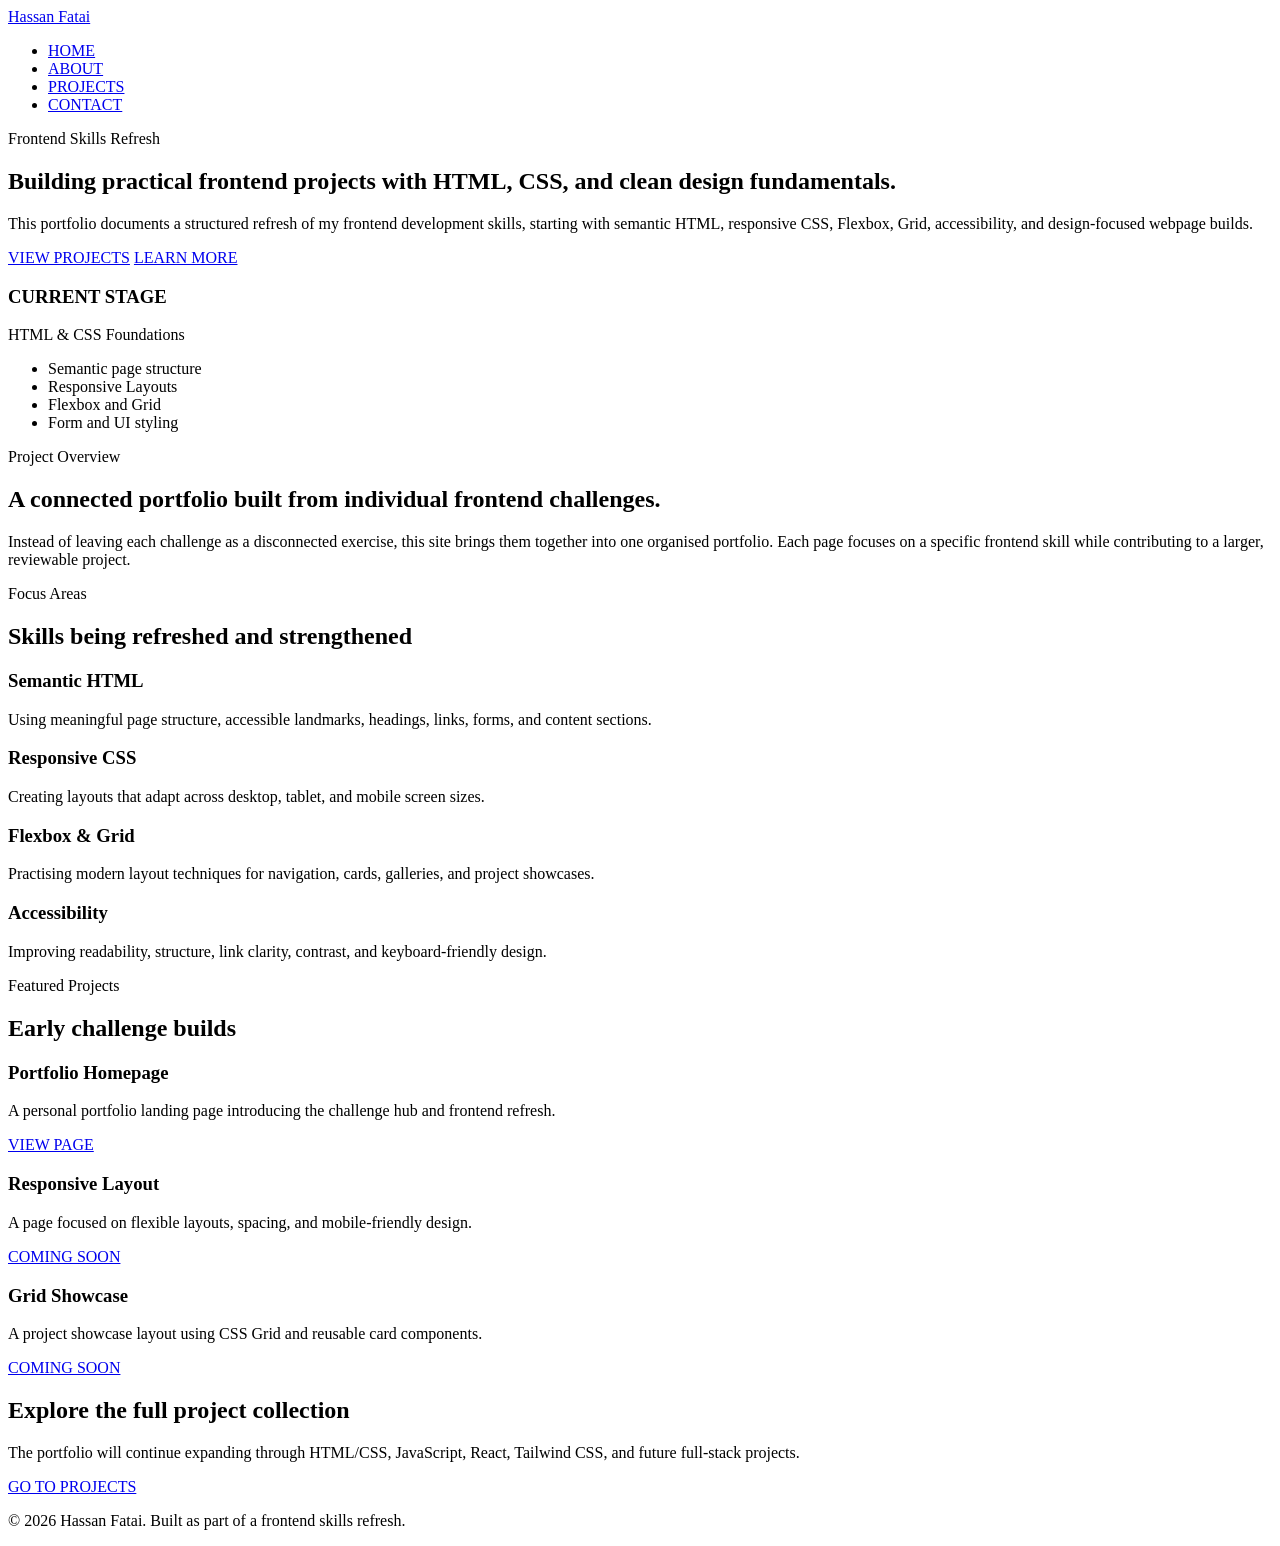
==== index.html @ 7d2b405f "Homepage HTML structure" ====
<!DOCTYPE html>
<html lang="en">
<head>
    <meta charset="UTF-8">
    <meta name="viewport" content="width=device-width, initial-scale=1.0">
    <title>PORTFOLIO | HOME</title>
    <link rel="stylesheet" href="style.css">
</head>
<body>
    <header class="site-header">
        <nav class="nav-bar">
            <a href="index.html" class="logo">Hassan Fatai</a>
            <ul class="page-links">
                <li><a href="index.html">HOME</a></li>
                <li><a href="about.html">ABOUT</a></li>
                <li><a href="projects.html">PROJECTS</a></li>
                <li><a href="contact.html">CONTACT</a></li>
            </ul>
        </nav>
    </header>
    <main>
        <section class="hero">
            <div class="hero-content">
                <p class="section-label">Frontend Skills Refresh</p>
                <h1>Building practical frontend projects with HTML, CSS, and clean design fundamentals.</h1>
                <p>This portfolio documents a structured refresh of my frontend development skills, starting with semantic HTML, responsive CSS, Flexbox, Grid, accessibility, and design-focused webpage builds.</p>
                <div class="hero-links">
                    <a href="projects.html">VIEW PROJECTS</a>
                    <a href="about.html">LEARN MORE</a>
                </div>
            </div>
            <div class="hero-summary">
                <h3>CURRENT STAGE</h3>
                <p>HTML & CSS Foundations</p>
                <ul>
                    <li>Semantic page structure</li>
                    <li>Responsive Layouts</li>
                    <li>Flexbox and Grid</li>
                    <li>Form and UI styling</li>
                </ul>
            </div>
        </section>
        <section class="intro-section">
            <p class="section-label">Project Overview</p>
            <h2>A connected portfolio built from individual frontend challenges.</h2>
            <p>Instead of leaving each challenge as a disconnected exercise, this site brings them together into one organised portfolio. Each page focuses on a specific frontend skill while contributing to a larger, reviewable project.</p>
        </section>
        <section class="focus-section">
            <p class="section-label">Focus Areas</p>
            <h2>Skills being refreshed and strengthened</h2>
            <div class="focus-grid">
                <article class="focus-card">
                    <h3>Semantic HTML</h3>
                    <p>Using meaningful page structure, accessible landmarks, headings, links, forms, and content sections.</p>
                </article>
                <article class="focus-card">
                    <h3>Responsive CSS</h3>
                    <p>Creating layouts that adapt across desktop, tablet, and mobile screen sizes.</p>
                </article>
                <article class="focus-card">
                    <h3>Flexbox & Grid</h3>
                    <p>Practising modern layout techniques for navigation, cards, galleries, and project showcases.</p>
                </article>
                <article class="focus-card">
                    <h3>Accessibility</h3>
                    <p>Improving readability, structure, link clarity, contrast, and keyboard-friendly design.</p>
                </article>
            </div>
        </section>
        <section class="featured-projects">
            <p class="section-label">Featured Projects</p>
            <h2>Early challenge builds</h2>
            <div class="project-preview-grid">
                <article class="project-preview-card">
                    <h3>Portfolio Homepage</h3>
                    <p>A personal portfolio landing page introducing the challenge hub and frontend refresh.</p>
                    <a href="index.html">VIEW PAGE</a>
                </article>
                <article class="project-preview-card">
                    <h3>Responsive Layout</h3>
                    <p>A page focused on flexible layouts, spacing, and mobile-friendly design.</p>
                    <a href="projects.html">COMING SOON</a>
                </article>
                <article class="project-preview-card">
                    <h3>Grid Showcase</h3>
                    <p>A project showcase layout using CSS Grid and reusable card components.</p>
                    <a href="projects.html">COMING SOON</a>
                </article>
            </div>
        </section>
        <section class="cta-section">
            <h2>Explore the full project collection</h2>
            <p>The portfolio will continue expanding through HTML/CSS, JavaScript, React, Tailwind CSS, and future full-stack projects.</p>
            <a href="projects.html">GO TO PROJECTS</a>
        </section>
    </main>
    <footer class="site-footer">
        <p>&copy; 2026 Hassan Fatai. Built as part of a frontend skills refresh.</p>
    </footer>
</body>
</html>
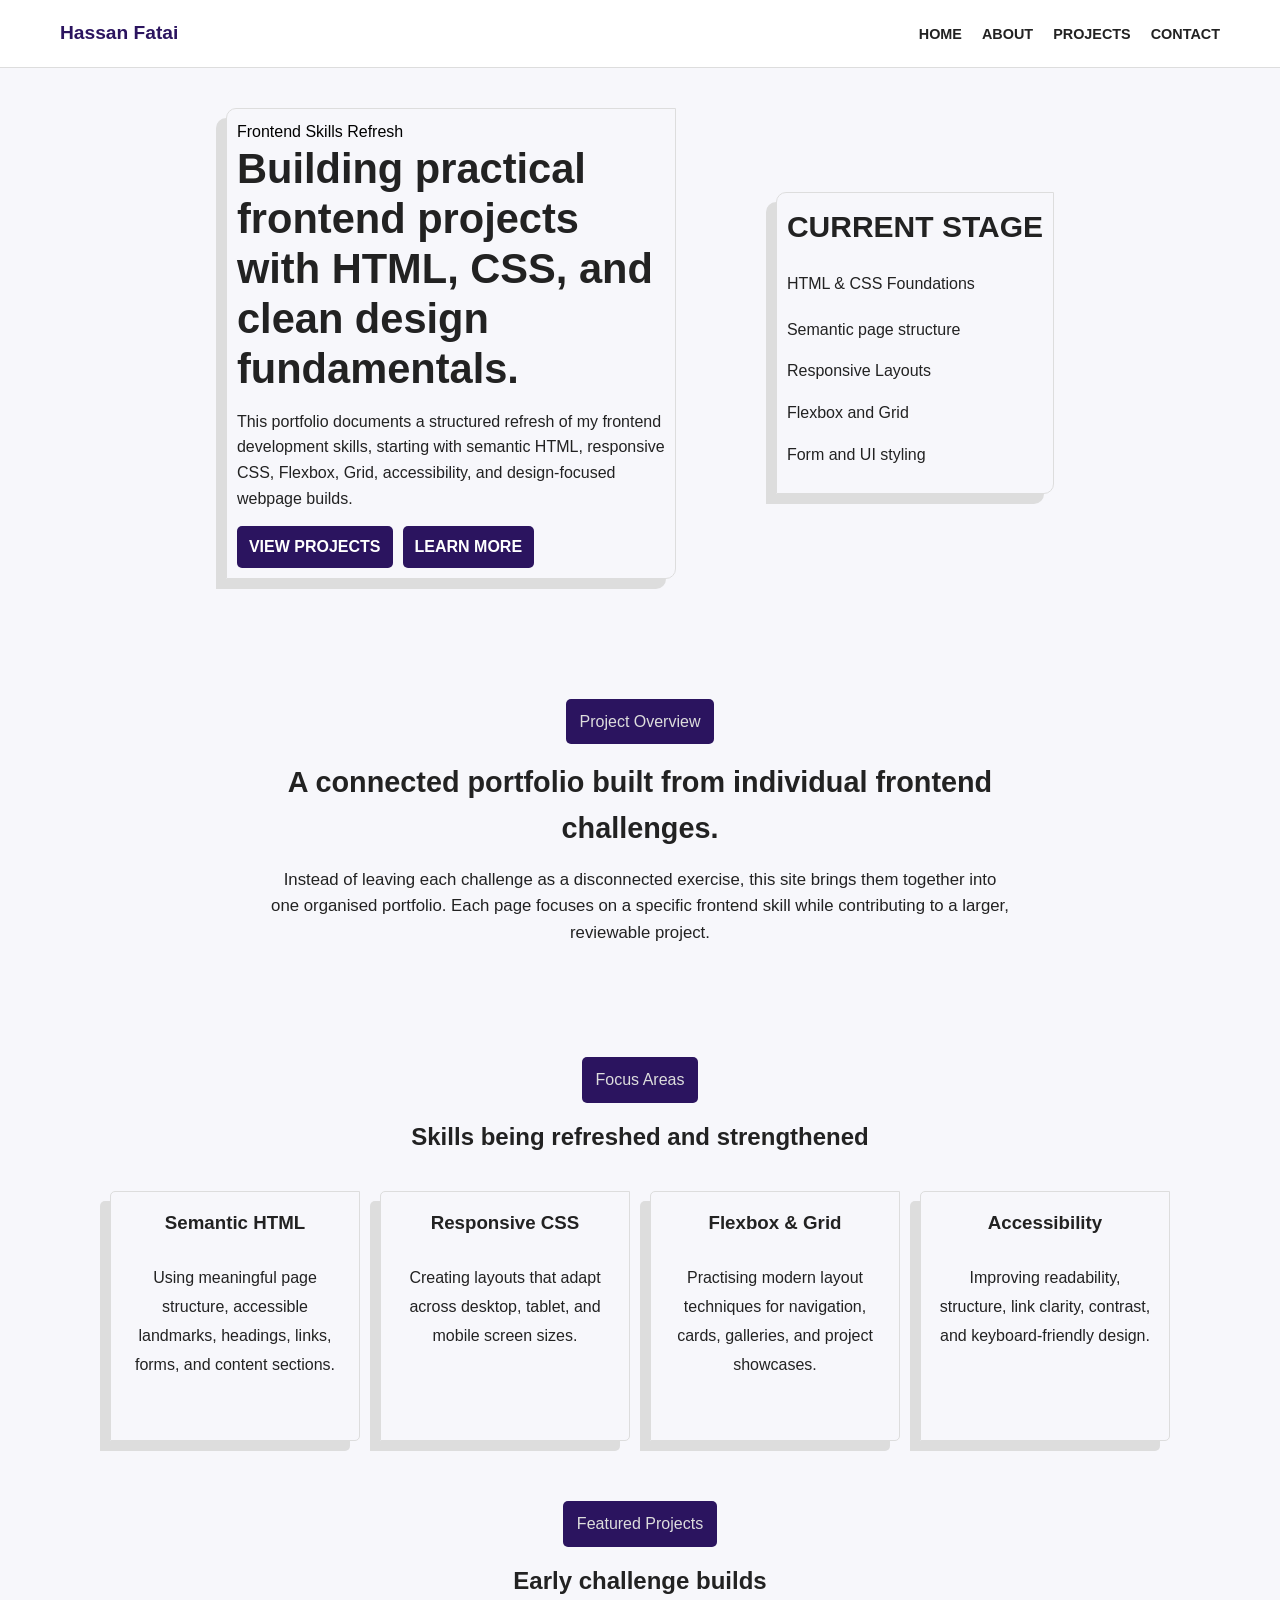
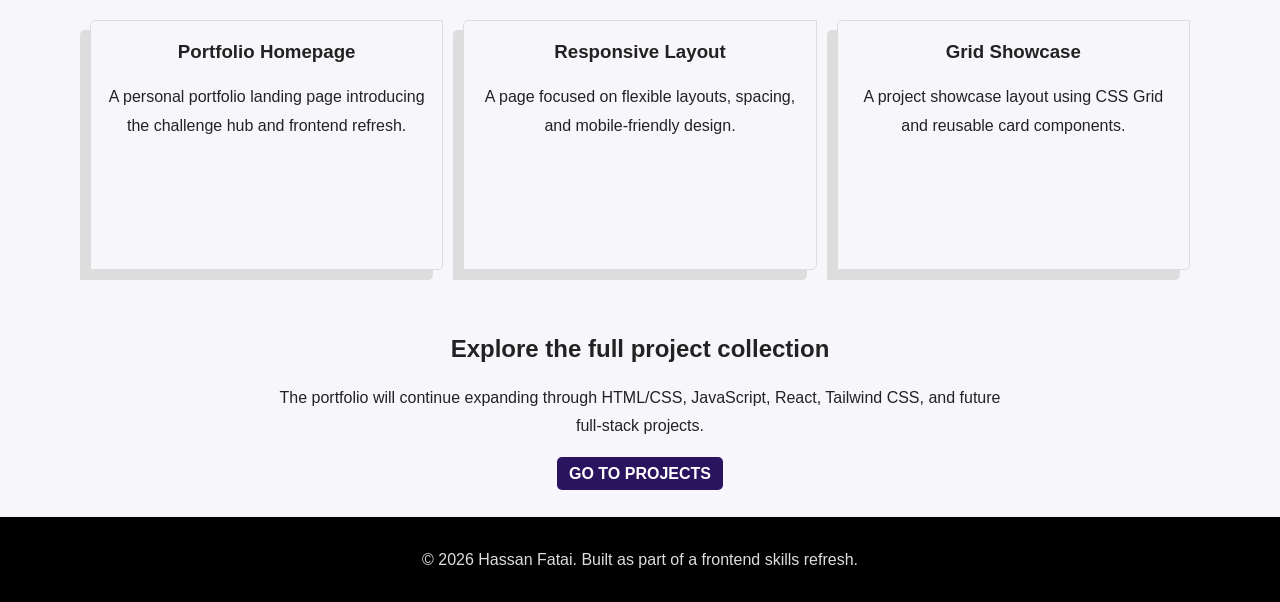
==== commit 80d2420b: "Removed 'coming soon' buttons from the home page" ====
--- a/index.html
+++ b/index.html
@@ -74,17 +74,14 @@
                 <article class="project-preview-card">
                     <h3>Portfolio Homepage</h3>
                     <p>A personal portfolio landing page introducing the challenge hub and frontend refresh.</p>
-                    <a href="index.html">VIEW PAGE</a>
                 </article>
                 <article class="project-preview-card">
                     <h3>Responsive Layout</h3>
                     <p>A page focused on flexible layouts, spacing, and mobile-friendly design.</p>
-                    <a href="projects.html">COMING SOON</a>
                 </article>
                 <article class="project-preview-card">
                     <h3>Grid Showcase</h3>
                     <p>A project showcase layout using CSS Grid and reusable card components.</p>
-                    <a href="projects.html">COMING SOON</a>
                 </article>
             </div>
         </section>
--- a/style.css
+++ b/style.css
@@ -0,0 +1,1558 @@
+* {
+  margin: 0;
+  padding: 0;
+  box-sizing: border-box;
+}
+
+html{
+    scroll-behavior: smooth;
+}
+
+body{
+    font-family: Arial, Helvetica, sans-serif;
+    background-color: #f7f7fb;
+    color: #222;
+    line-height: 1.6;
+}
+
+a{
+    text-decoration: none;
+    color: inherit;
+}
+.site-header{
+    background-color: white;
+    border-bottom: 1px solid #ddd;
+    position: sticky;
+    top: 0;
+    z-index: 10;
+}
+
+.nav-bar{
+    margin: 0 auto;
+    padding: 18px 60px;
+    display: flex;
+    justify-content: space-between;
+    align-items: center;
+}
+
+.logo{
+    font-weight: bold;
+    font-size: 1.2rem;
+    color: #2b145f;
+}
+
+.page-links{
+    display: flex;
+    gap: 20px;
+    list-style: none;
+}
+
+.page-links a{
+    font-weight: bold;
+    font-size: 0.9rem;
+}
+
+.page-links a:hover{
+    color: #5938ff;
+}
+
+.site-footer{
+    background-color: #000;
+    color: #ddd;
+    text-align: center;
+    padding: 30px;
+}
+
+.section-label{
+    background-color: #2b145f;
+    padding: 10px 14px;
+    border-radius: 5px;
+    color: #ddd;
+    margin-bottom: 15px;
+}
+
+a:focus-visible,
+button:focus-visible,
+input:focus-visible,
+textarea:focus-visible{
+    outline: 3px solid #5938ff;
+    outline-offset: 4px;
+}
+
+.projects-Btn{
+    background-color: #2b145f;
+    padding: 20px;
+    border-radius: 10px;
+    color: #ffffff;
+    transition: 0.5s;
+}
+
+.projects-Btn:hover{
+    background-color: #ddd;
+    color: #000;
+}
+
+                            /*////////////////HOME PAGE///////////////////*/
+
+.hero{
+    display: flex;
+    justify-content: center;
+    align-items: center;
+    padding: 40px 20px;
+    gap: 100px;
+}
+
+.hero .section-label{
+    background-color: inherit;
+    color: #000;
+    padding: 0;
+    margin: 0;
+}
+
+@keyframes fadeInUp {
+    from {
+        opacity: 0;
+        translate: 0 20px;
+    }
+
+    to {
+        opacity: 1;
+        translate: 0 0;
+    }
+}
+
+.hero-content, 
+.hero-summary{
+    max-width: 450px;
+    border: 1px solid #ddd;
+    border-top-left-radius: 10px;
+    border-bottom-right-radius: 10px;
+    padding: 10px;
+    box-shadow: -10px 10px #ddd;
+    transition: box-shadow 0.5s ease, transform 0.5s ease;
+    opacity: 0;
+    animation: fadeInUp 1s ease forwards;
+}
+
+.hero-content:hover, .hero-summary:hover{
+    box-shadow: -10px 10px hsl(0, 0%, 70%);
+    transform: translateY(-3px);
+}
+
+.hero-content h1 {
+    font-size: 2.6rem;
+    line-height: 1.2;
+    margin-bottom: 15px;
+}
+
+.hero-links {
+    display: flex;
+    gap: 10px;
+    margin-top: 15px;
+}
+
+.hero-links a {
+    background-color: #2b145f;
+    padding: 8px 12px;
+    border-radius: 5px;
+    color: #ffffff;
+    font-weight: bold;
+}
+
+.hero-links a:hover{
+    color: #000;
+    background-color: hsl(0, 0%, 70%);
+}
+
+.hero-summary {
+    line-height: 1.6;
+    animation-delay: 0.4s;
+}
+
+.hero-summary p {
+    margin: 20px 0;
+}
+
+.hero-summary li {
+    list-style: none;
+    margin-bottom: 16px;
+}
+
+.hero-summary h3{
+    font-size: 30px;
+}
+
+.hero-summary li{
+    list-style: none;
+}
+
+.intro-section{
+    display: flex;
+    flex-direction: column;
+    align-items: center;
+    padding: 30px;
+    max-width: 800px;
+    margin: 50px auto;
+}
+
+.intro-section h2 {
+    text-align: center;
+    margin-bottom: 15px;
+    font-size: 1.8rem;
+}
+
+.intro-section p:not(.section-label) {
+    text-align: center;
+    font-size: 1.05rem;
+}
+
+.focus-section{
+    display: flex;
+    flex-direction: column;
+    align-items: center;
+    padding: 30px;
+}
+
+.focus-section .section-label{
+    background-color: #2b145f;
+    padding: 10px 14px;
+    border-radius: 5px;
+    color: #ddd;
+    margin-bottom: 15px;
+}
+
+.focus-section h2{
+    margin-bottom: 15px;
+}
+
+.focus-grid {
+    display: grid;
+    grid-template-columns: repeat(4, 1fr);
+    gap: 20px;
+    max-width: 1100px;
+    margin-top: 20px;
+}
+
+.focus-card{
+    text-align: center;
+    line-height: 2rem;
+    max-width: 250px;
+    min-height: 250px;
+    padding: 15px;
+    border: 1px solid #ddd;
+    border-top-left-radius: 5px;
+    border-bottom-right-radius: 5px;
+    box-shadow: -10px 10px #ddd;
+    transition: box-shadow 0.5s ease, transform 0.5s ease;
+}
+
+.focus-card h3 {
+    margin-bottom: 25px;
+}
+
+.focus-card p {
+    line-height: 1.8;
+}
+
+.focus-card:hover{
+    box-shadow: -10px 10px hsl(0, 0%, 70%);
+    transform: translateY(-3px);
+}
+
+.featured-projects{
+    padding: 30px;
+    display: flex;
+    flex-direction: column;
+    align-items: center;
+}
+
+.featured-projects .section-label{
+    background-color: #2b145f;
+    padding: 10px 14px;
+    border-radius: 5px;
+    color: #ddd;
+    margin-bottom: 15px;
+}
+
+.project-preview-grid{
+    display: grid;
+    grid-template-columns: repeat(3, 1fr);
+    gap: 20px;
+    max-width: 1100px;
+    margin-top: 20px;
+}
+
+.project-preview-card{
+    text-align: center;
+    line-height: 2rem;
+    min-height: 250px;
+    padding: 15px;
+    border: 1px solid #ddd;
+    border-top-left-radius: 5px;
+    border-bottom-right-radius: 5px;
+    box-shadow: -10px 10px #ddd;
+    transition: box-shadow 0.5s ease, transform 0.5s ease;
+}
+
+.project-preview-card h3 {
+    margin-bottom: 15px;
+}
+
+.project-preview-card p {
+    margin-bottom: 20px;
+    line-height: 1.8;
+}
+
+.project-preview-card a {
+    display: inline-block;
+    background-color: #2b145f;
+    padding: 8px 12px;
+    border-radius: 5px;
+    color: #ffffff;
+    font-weight: bold;
+    transition: background-color 0.5s ease, color 0.5s ease;
+}
+
+.project-preview-card a:hover{
+    color: #000;
+    background-color: hsl(0, 0%, 70%);
+}
+
+.project-preview-card:hover{
+    box-shadow: -10px 10px hsl(0, 0%, 70%);
+    transform: translateY(-3px);
+}
+
+.cta-section{
+    max-width: 800px;
+    margin: 0 auto;
+    padding: 30px;
+    text-align: center;
+}
+
+.cta-section h2 {
+    margin-bottom: 15px;
+}
+
+.cta-section p {
+    margin-bottom: 20px;
+    line-height: 1.8;
+}
+
+.cta-section a{
+    background-color: #2b145f;
+    padding: 8px 12px;
+    border-radius: 5px;
+    color: #ffffff;
+    font-weight: bold;
+    transition: background-color 0.5s ease, color 0.5s ease;
+}
+
+.cta-section a:hover{
+    color: #000;
+    background-color: hsl(0, 0%, 70%);
+}
+
+/*TABLET SCREENS*/
+@media(max-width : 1050px){
+    .hero {
+        gap: 50px;
+        padding: 40px 30px;
+    }
+    .focus-grid{
+        grid-template-columns: repeat(3,1fr);
+    }
+    .focus-card:last-child{
+        grid-column: 2 / 3;
+    }
+    .project-preview-grid{
+        grid-template-columns: repeat(2, 1fr);
+    }
+    .project-preview-card:last-child {
+        grid-column: 1 / 3;
+        justify-self: center;
+        width: 50%;
+    }
+}
+
+/*MOBILE SCREENS*/
+@media(max-width : 600px){
+    .nav-bar{
+        flex-direction: column;
+    }
+    .hero{
+        flex-direction: column;
+    }
+    .focus-section,
+    .featured-projects,
+    .cta-section {
+        text-align: center;
+    }
+    .focus-grid{
+        grid-template-columns: repeat(1,1fr);
+    }
+    .focus-card:last-child{
+        grid-column: auto;
+    }
+    .project-preview-grid{
+        grid-template-columns: repeat(1, 1fr);
+    }
+    .project-preview-card:last-child {
+        grid-column: auto;
+        width: 100%;
+    }
+}
+
+                            /*////////////////ABOUT PAGE///////////////////*/
+.about-hero{
+    display: flex;
+    margin-top: 15px;
+    padding: 40px;
+    gap: 20px;
+}
+
+
+.about-intro{
+    display: flex;
+    padding: 40px;
+    gap: 20px;
+}
+
+.learning-approach{
+    display: flex;
+    padding: 40px;
+    gap: 20px;
+}
+
+.approach-grid{
+    display: grid;
+    grid-template-columns: 1fr;
+    gap: 20px;
+    flex: 1;
+}
+
+.approach-card{
+    padding: 10px;
+    border: 1px solid #ddd;
+    border-top-left-radius: 10px;
+    border-bottom-right-radius: 10px;
+    box-shadow: -10px 10px #ddd;
+    transition: 0.5s;
+}
+
+.approach-card:hover{
+    box-shadow: -10px 10px hsl(0, 0%, 70%);
+    transform: translateY(-3px);
+}
+
+.current-focus{
+    display: flex;
+    flex-direction: column;
+    padding: 30px;
+    gap: 20px;
+    text-align: center;
+}
+
+.current-focus ul{
+    list-style: none;
+    max-width: 600px;
+    margin: 0 auto;
+    padding: 25px;
+    border: 1px solid #ddd;
+    border-top-left-radius: 10px;
+    border-bottom-right-radius: 10px;
+    box-shadow: -10px 10px #ddd;
+}
+
+.current-focus li{
+    margin-bottom: 12px;
+}
+
+.current-focus li:last-child{
+    margin-bottom: 0;
+}
+
+.next-steps{
+    display: grid;
+    grid-template-columns: repeat(3, 1fr);
+    padding: 30px;
+    gap: 15px;
+}
+
+.next-steps a{
+    background-color: #2b145f;
+    padding: 10px;
+    color: #ffffff;
+    text-align: center;
+    border-radius: 10px;
+    grid-column: 2/3;
+    transition: 0.5s;
+    font-weight: bold;
+}
+
+.next-steps a:hover{
+    color: #000;
+    background-color: #ddd;
+}
+.about-hero .section-label,
+.about-intro .section-label,
+.learning-approach .section-label,
+.next-steps .section-label {
+    flex-shrink: 0;
+    width: 130px;
+    min-height: 90px;
+    display: flex;
+    justify-content: center;
+    text-align: left;
+}
+
+.about-hero h1,
+.about-intro h2,
+.learning-approach h2,
+.next-steps h2 {
+    max-width: 450px;
+}
+.about-hero p:not(.section-label),
+.about-intro p:not(.section-label),
+.next-steps p {
+    max-width: 650px;
+    line-height: 1.8;
+}
+
+@media(max-width: 1050px){
+    .about-hero,
+    .about-intro,
+    .learning-approach,
+    .current-focus,
+    .next-steps{
+        max-width: 1000px;
+    }
+    .learning-approach{
+        flex-direction: column;
+        align-items: center;
+        text-align: center;
+    }
+    .learning-approach .section-label{
+        width: 100%;
+        min-height: auto;
+    }
+}
+
+@media(max-width: 600px) {
+    .about-hero,
+    .about-intro,
+    .learning-approach,
+    .current-focus,
+    .next-steps{
+        display: flex;
+        flex-direction: column;
+        align-items: center;
+        text-align: center;
+    }
+
+    .about-hero .section-label,
+    .about-intro .section-label,
+    .learning-approach .section-label,
+    .current-focus .section-label,
+    .next-steps .section-label{
+        align-items: center;
+        justify-content: center;
+        width: 100%;
+        min-height: auto;
+    }
+}
+
+/*//////////////// PROJECTS PAGE //////////////////*/
+
+.projects-hero{
+    max-width: 950px;
+    margin: 30px auto;
+    padding: 30px;
+    text-align: center;
+    border-bottom: 2px solid #ddd;
+}
+
+.projects-hero .section-label{
+    display: inline-block;
+}
+
+.projects-hero h1{
+    margin-bottom: 20px;
+    font-size: 3rem;
+    line-height: 1.2;
+}
+
+.projects-hero p:not(.section-label){
+    font-size: 1.05rem;
+    line-height: 1.8;
+}
+
+.project-builds{
+    padding: 30px;
+}
+
+.project-builds > .section-label{
+    display: block;
+    width: fit-content;
+    margin: 0 auto 25px;
+}
+
+.project-tile-grid{
+    display: grid;
+    grid-template-columns: repeat(4, 1fr);
+    grid-auto-rows: 220px;
+    gap: 8px;
+    /* max-width: 1300px; */
+    margin: 0 auto;
+}
+
+.project-tile{
+    overflow: hidden;
+    border-radius: 6px;
+    background-color: #111827;
+}
+
+.project-tile a{
+    position: relative;
+    width: 100%;
+    height: 100%;
+    display: block;
+    overflow: hidden;
+    color: #ffffff;
+    text-decoration: none;
+    background-color: #111827;
+}
+
+.project-tile img{
+    position: absolute;
+    inset: 0;
+    width: 100%;
+    height: 100%;
+    opacity: 0;
+    transform: scale(1.08);
+    filter: brightness(0.45);
+    transition:
+        opacity 0.45s ease,
+        transform 0.45s ease;
+}
+
+.project-info{
+    position: relative;
+    z-index: 2;
+    width: 100%;
+    height: 100%;
+    display: flex;
+    flex-direction: column;
+    justify-content: center;
+    align-items: center;
+    padding: 24px;
+    text-align: center;
+    background: linear-gradient(
+        180deg,
+        rgba(17, 24, 39, 0.35),
+        rgba(17, 24, 39, 0.95)
+    );
+    transition: background 0.45s ease;
+}
+
+.project-info span{
+    display: block;
+    margin-bottom: 10px;
+    color: #ffffff;
+    font-size: 1.15rem;
+    font-weight: bold;
+    letter-spacing: 1px;
+    text-transform: uppercase;
+}
+
+.project-info p{
+    max-width: 420px;
+    color: #d1d5db;
+    font-size: 0.92rem;
+    line-height: 1.6;
+}
+
+.project-tile a:hover img{
+    opacity: 1;
+    transform: scale(1);
+}
+
+.project-tile a:hover .project-info{
+    background: linear-gradient(
+        180deg,
+        rgba(17, 24, 39, 0.15),
+        rgba(17, 24, 39, 0.88)
+    );
+}
+
+.large-project{
+    grid-column: span 2;
+    grid-row: span 2;
+}
+
+.wide-project{
+    grid-column: span 2;
+}
+
+.tall-project{
+    grid-row: span 2;
+}
+
+@media(max-width: 1050px){
+    .project-tile-grid{
+        grid-template-columns: repeat(3, 1fr);
+        grid-auto-rows: 200px;
+    }
+
+    .projects-hero h1{
+        font-size: 2.5rem;
+    }
+}
+
+@media(max-width: 600px){
+    .projects-hero{
+        padding: 24px 18px;
+    }
+
+    .projects-hero h1{
+        font-size: 2rem;
+    }
+
+    .project-builds{
+        padding: 24px 18px;
+    }
+
+    .project-tile-grid{
+        grid-template-columns: repeat(2, 1fr);
+        grid-auto-rows: 170px;
+    }
+
+    .large-project{
+        grid-column: span 2;
+        grid-row: span 2;
+    }
+
+    .wide-project{
+        grid-column: span 2;
+    }
+
+    .tall-project{
+        grid-row: span 1;
+    }
+
+    .project-info{
+        padding: 16px;
+    }
+
+    .project-info span{
+        font-size: 0.9rem;
+    }
+
+    .project-info p{
+        font-size: 0.78rem;
+        line-height: 1.5;
+    }
+}
+
+                    /*////////////////CONTACT PAGE///////////////////*/
+.contact-info{
+    display: flex;
+    flex-direction: column;
+    padding: 30px;
+    align-items: center;
+}
+
+.contact-links{
+    margin-top: 20px;
+    display: grid;
+    grid-template-columns: repeat(3, 1fr);
+    gap: 10px;
+    text-align: center;
+}
+
+.contact-card{
+    display: flex;
+    flex-direction: column;
+    border: 1px solid #ddd;
+    border-top-left-radius: 10px;
+    border-bottom-right-radius: 10px;
+    box-shadow: -10px 10px #ddd;
+    padding: 15px;
+    align-items: center;
+    transition: 0.5s;
+}
+
+.contact-card a{
+    background-color: #2b145f;
+    padding: 10px;
+    border-radius: 5px;
+    color: #ddd;
+    margin-top: 15px;
+    transition: 0.5s;
+}
+
+.contact-card:hover{
+    box-shadow: -10px 10px hsl(0, 0%, 70%);
+    transform: translateY(-3px);
+}
+
+.contact-card a:hover{
+    color: #000;
+    background-color: #ddd;
+}
+
+.contact-form-section{
+    display: flex;
+    flex-direction: column;
+    align-items: center;
+    gap: 10px;
+    margin-top: 50px;
+    padding: 30px;
+}
+
+.contact-form{
+    border: 1px solid #ddd;
+    padding: 35px;
+    margin-bottom: 30px;
+    border-top-left-radius: 10px;
+    border-bottom-right-radius: 10px;
+    box-shadow: -10px 10px #ddd;
+    text-align: center;
+}
+
+.form-group{
+    display: flex;
+    flex-direction: column;
+    gap: 10px;
+    margin-bottom: 15px;
+}
+
+.contact-form button{
+    margin-top: 10px;
+    background-color: #2b145f;
+    color: #ddd;
+    padding: 10px;
+    border-radius: 5px;
+    cursor: pointer;
+    transition: 0.5s;
+    border: none;
+}
+
+.contact-form button:hover{
+    background-color: #ddd;
+    color: #000;
+}
+
+.form-group input{
+    height: 30px;
+    padding: 10px;
+}
+
+.form-group textarea{
+    height: 100px;
+    width: 300px;
+    padding: 10px;
+    resize: vertical;
+}
+
+@media (max-width: 1050px){
+    .contact-links{
+        grid-template-columns: repeat(2, 1fr);
+    }
+    .contact-card:last-child{
+        grid-column: 1 / 3;
+        justify-self: center;
+        width: 50%;
+    }
+}
+
+@media (max-width: 600px){
+    .contact-info,
+    .contact-form-section{
+        text-align: center;
+    }
+    .contact-links{
+        grid-template-columns: 1fr;
+    }
+    .contact-card:last-child{
+        grid-column: auto;
+        width: 100%;
+    }
+
+    .form-group input,
+    .form-group textarea{
+        border: 1px solid;
+    }
+}
+
+                    /*////////////////TYPOGRAPHY PAGE///////////////////*/
+
+.typography-hero{
+    padding: 30px;
+    max-width: 800px;
+    margin: 30px auto;
+}
+
+.typography-hero .section-label{
+    display: inline-block;
+}
+
+.typography-hero h1{
+    font-size: 3rem;
+    line-height: 1.2;
+    margin-bottom: 20px;
+}
+
+.hero-intro{
+    font-size: 1.2rem;
+    line-height: 1.8;
+    margin-bottom: 10px;
+}
+
+.typography-hero p:not(.section-label){
+    line-height: 1.8;
+}
+
+.article-meta{
+    max-width: 800px;
+    margin: 0 auto 40px;
+    padding: 0 30px;
+    display: flex;
+    gap: 20px;
+    flex-wrap: wrap;
+}
+
+.article-meta span{
+    font-size: 0.9rem;
+    color: #555;
+}
+
+.article-content{
+    padding: 30px;
+    max-width: 800px;
+    margin: 0 auto;
+}
+
+.article-section{
+    margin-bottom: 45px;
+}
+
+.article-section h2{
+    margin-bottom: 15px;
+    font-size: 1.8rem;
+    line-height: 1.3;
+    color: #2b145f;
+}
+
+.article-section p{
+    font-size: 1.05rem;
+    line-height: 1.8;
+    margin-bottom: 15px;
+}
+
+.quote-section{
+    max-width: 800px;
+    padding: 30px;
+    margin: 20px auto 50px;
+}
+
+.quote-section blockquote{
+    border-left: 5px solid #2b145f;
+    padding-left: 25px;
+}
+
+.quote-section p{
+    font-size: 1.5rem;
+    line-height: 1.6;
+    font-style: italic;
+    margin-bottom: 15px;
+}
+
+.quote-section cite{
+    font-size: 0.95rem;
+    color: #555;
+}
+
+.key-takeaways{
+    max-width: 800px;
+    padding: 30px;
+    margin: 0 auto 60px;
+}
+
+.key-takeaways h2{
+    margin-bottom: 15px;
+    font-size: 1.8rem;
+    line-height: 1.3;
+    color: #2b145f;
+}
+
+.takeaway-list{
+    list-style: none;
+    margin-bottom: 50px;
+}
+
+.takeaway-list li{
+    font-size: 1.05rem;
+    line-height: 1.8;
+    margin-bottom: 15px;
+}
+
+.takeaway-list li::before{
+    content: "✓";
+    color: #2b145f;
+    font-weight: bold;
+    margin-right: 10px;
+}
+
+@media (max-width: 600px){
+    .typography-hero,
+    .article-meta,
+    .article-content,
+    .quote-section,
+    .key-takeaways{
+        padding: 25px 20px;
+    }
+
+    .typography-hero{
+        margin: 20px auto;
+    }
+
+    .typography-hero h1{
+        font-size: 2.2rem;
+        line-height: 1.2;
+    }
+
+    .hero-intro{
+        font-size: 1.1rem;
+    }
+
+    .article-meta{
+        flex-direction: column;
+        gap: 8px;
+        margin-bottom: 25px;
+    }
+
+    .article-section{
+        margin-bottom: 35px;
+    }
+
+    .article-section h2,
+    .key-takeaways h2{
+        font-size: 1.5rem;
+    }
+
+    .article-section p,
+    .takeaway-list li{
+        font-size: 1rem;
+        line-height: 1.75;
+    }
+
+    .quote-section p{
+        font-size: 1.25rem;
+        line-height: 1.6;
+    }
+
+    .quote-section blockquote{
+        padding-left: 18px;
+    }
+}
+
+                    /*////////////////IMAGE GALLERY PAGE///////////////////*/
+.gallery-hero{
+    max-width: 800px;
+    margin: 30px auto;
+    padding: 30px;
+    border-bottom: 2px solid #ddd;
+}
+
+.gallery-hero .section-label{
+    display: inline-block;
+}
+
+.gallery-hero h1{
+    font-size: 3rem;
+    line-height: 1.2;
+    margin-bottom: 20px;
+}
+
+.gallery-hero p:not(.section-label){
+    font-size: 1.05rem;
+    line-height: 1.8;
+}
+
+
+.image-gallery-section{
+    margin: 30px auto;
+    padding: 30px;
+}
+
+.gallery-grid{
+    display: grid;
+    grid-template-columns: repeat(4, 1fr);
+    grid-auto-rows: 300px;
+    gap: 5px;
+    margin-bottom: 30px;
+}
+
+.gallery-item {
+    overflow: hidden;
+}
+
+.gallery-item img{
+    width: 100%;
+    height: 100%;
+    object-fit: cover;
+    transition: transform 0.5s ease, filter 0.5s ease;
+}
+
+.gallery-item:hover img{
+    transform: scale(1.08);
+    filter: brightness(0.85);
+}
+
+.large-item{
+    grid-column: span 2;
+    grid-row: span 2;
+}
+
+.wide-item{
+    grid-column: span 2;
+}
+
+.tall-item{
+    grid-row: span 2;
+}
+
+@media (max-width: 1050px){
+    .gallery-grid{
+        grid-template-columns: repeat(3, 1fr);
+        grid-auto-rows: 260px;
+    }
+}
+
+@media (max-width: 600px){
+    .gallery-grid{
+        grid-template-columns: repeat(2, 1fr);
+        grid-auto-rows: 220px;
+    }
+}
+
+                    /*////////////////ACCESSIBILITY PAGE///////////////////*/
+
+.accessibility-hero,
+.accessibility-intro,
+.accessibility-practices,
+.accessibility-form-section{
+    display: flex;
+    padding: 40px;
+    gap: 30px;
+}
+
+.accessibility-hero .section-label,
+.accessibility-intro .section-label,
+.accessibility-practices .section-label,
+.accessibility-form-section .section-label{
+    flex-shrink: 0;
+    width: 130px;
+    min-height: 90px;
+    display: flex;
+    justify-content: center;
+    text-align: left;
+}
+
+.accessibility-hero h1{
+    font-size: 3rem;
+    line-height: 1.2;
+    margin-bottom: 20px;
+}
+
+.accessibility-grid{
+    display: grid;
+    grid-template-columns: repeat(2, 1fr);
+    gap: 20px;
+    max-width: 900px;
+    margin-top: 25px;
+}
+
+.accessibility-card{
+    padding: 20px;
+    border: 1px solid #ddd;
+    border-top-left-radius: 10px;
+    border-bottom-right-radius: 10px;
+    box-shadow: -10px 10px #ddd;
+    transition: 0.5s;
+}
+
+.accessibility-card:last-child{
+    grid-column: 1 / 3;
+    justify-self: center;
+    width: 50%;
+}
+
+.accessibility-card:hover{
+    box-shadow: -10px 10px hsl(0, 0%, 70%);
+    transform: translateY(-3px);
+}
+
+.accessibility-form-section .contact-form{
+    max-width: 450px;
+    width: 100%;
+    text-align: left;
+    margin-top: 25px;
+}
+
+.accessibility-form-section .form-group input,
+.accessibility-form-section .form-group textarea{
+    width: 100%;
+    border: 1px solid #aaa;
+    border-radius: 5px;
+    font-family: inherit;
+}
+
+.accessibility-form-section .form-group textarea{
+    min-height: 120px;
+}
+
+.back-to-projects{
+    padding: 30px;
+    text-align: center;
+}
+
+@media(max-width: 1050px){
+    .accessibility-hero,
+    .accessibility-intro,
+    .accessibility-practices,
+    .accessibility-form-section{
+        flex-direction: column;
+        align-items: center;
+        text-align: center;
+    }
+
+    .accessibility-hero .section-label,
+    .accessibility-intro .section-label,
+    .accessibility-practices .section-label,
+    .accessibility-form-section .section-label{
+        width: 100%;
+        min-height: auto;
+        justify-content: center;
+    }
+
+    .accessibility-hero p:not(.section-label),
+    .accessibility-intro p,
+    .accessibility-practices p,
+    .accessibility-form-section p{
+        margin: 0 auto;
+    }
+
+    .accessibility-grid{
+        grid-template-columns: repeat(2, 1fr);
+    }
+
+    .accessibility-form-section .contact-form{
+        margin-left: auto;
+        margin-right: auto;
+    }
+}
+
+@media(max-width: 600px){
+    .accessibility-hero,
+    .accessibility-intro,
+    .accessibility-practices,
+    .accessibility-form-section{
+        padding: 30px 20px;
+    }
+
+    .accessibility-hero h1{
+        font-size: 2.2rem;
+    }
+
+    .accessibility-grid{
+        grid-template-columns: 1fr;
+    }
+
+    .accessibility-card:last-child{
+    grid-column: auto;
+    width: 100%;
+    }
+
+    .accessibility-form-section .contact-form{
+        width: 100%;
+    }
+}
+
+
+                    /*////////////////MAP PAGE///////////////////*/
+
+.map-hero{
+    padding: 40px;
+}
+
+.map-hero .section-label{
+    display: inline-block;
+}
+
+.map-hero h1{
+    font-size: 3rem;
+    line-height: 1.2;
+    margin-bottom: 20px;
+}
+
+.map-hero p:not(.section-label){
+    max-width: 700px;
+    line-height: 1.8;
+}
+
+.map-framework-note{
+    margin-top: 15px;
+    font-weight: bold;
+    color: #2b145f;
+}
+
+.map-content{
+    padding: 40px;
+}
+
+.map-info h2{
+    color: #2b145f;
+    margin-bottom: 15px;
+}
+
+.location-card-list{
+    display: flex;
+    flex-direction: column;
+    gap: 20px;
+}
+
+.location-card{
+    border: 1px solid #ddd;
+    border-top-left-radius: 10px;
+    border-bottom-right-radius: 10px;
+    box-shadow: -10px 10px #ddd;
+    transition: 0.5s;
+}
+
+.location-card:hover{
+    box-shadow: -10px 10px hsl(0, 0%, 70%);
+    transform: translateY(-3px);
+}
+
+.location-card .card-title{
+    color: #2b145f;
+    font-size: 1.1rem;
+    margin-bottom: 10px;
+}
+
+.location-card .card-text{
+    line-height: 1.7;
+}
+
+.map-wrapper{
+    width: 100%;
+    min-height: 450px;
+    border: 1px solid #ddd;
+    border-top-left-radius: 10px;
+    border-bottom-right-radius: 10px;
+    box-shadow: -10px 10px #ddd;
+    overflow: hidden;
+    margin-bottom: 30px;
+}
+
+.map-wrapper iframe{
+    width: 100%;
+    height: 450px;
+    border: 0;
+    display: block;
+}
+
+.map-page{
+    margin-left: 20px;
+}
+
+@media(max-width: 1050px){
+    .map-hero,
+    .map-content{
+        text-align: center;
+    }
+
+    .map-hero p:not(.section-label),
+    .map-info > p{
+        margin-left: auto;
+        margin-right: auto;
+    }
+
+    .map-info > p{
+        max-width: 700px;
+    }
+
+    .location-card-list{
+        margin-bottom: 20px;
+    }
+
+    .map-page{
+        margin: auto;
+    }
+}
+
+@media(max-width: 600px){
+    .map-hero,
+    .map-content{
+        padding: 30px 20px;
+    }
+
+    .map-hero h1{
+        font-size: 2.2rem;
+    }
+
+    .map-wrapper{
+        min-height: 350px;
+        margin-bottom: 50px;
+    }
+
+    .map-wrapper iframe{
+        height: 350px; 
+    }
+}
+
+                    /*////////////////CSS FRAMEWORK PAGE///////////////////*/
+
+.framework-hero{
+    padding: 40px;
+}
+
+.framework-hero .section-label{
+    display: inline-block;
+}
+
+.framework-hero h1{
+    font-size: 3rem;
+    line-height: 1.2;
+    margin-bottom: 20px;
+}
+
+.framework-hero p:not(.section-label){
+    max-width: 750px;
+    line-height: 1.8;
+}
+
+.framework-note{
+    margin-top: 15px;
+    font-weight: bold;
+    color: #2b145f;
+}
+
+.framework-features{
+    padding: 40px;
+}
+
+.framework-card{
+    border: 1px solid #ddd;
+    border-top-left-radius: 10px;
+    border-bottom-right-radius: 10px;
+    box-shadow: -10px 10px #ddd;
+    transition: 0.5s;
+}
+
+.framework-card:hover{
+    box-shadow: -10px 10px hsl(0, 0%, 70%);
+    transform: translateY(-3px);
+}
+
+.framework-card .card-title{
+    color: #2b145f;
+    font-size: 1.3rem;
+    margin-bottom: 15px;
+}
+
+.framework-card .card-text{
+    line-height: 1.8;
+}
+
+.framework-badge{
+    background-color: #2b145f;
+    color: #ffffff;
+    padding: 8px 10px;
+}
+
+.framework-showcase{
+    padding: 40px;
+}
+
+.framework-showcase .section-label{
+    display: inline-block;
+}
+
+.framework-showcase h2{
+    color: #2b145f;
+    margin-bottom: 15px;
+}
+
+.framework-showcase p:not(.section-label){
+    max-width: 650px;
+    line-height: 1.8;
+    margin-bottom: 20px;
+}
+
+.framework-btn{
+    background-color: #2b145f;
+    color: #ffffff;
+    font-weight: bold;
+    border-radius: 5px;
+    padding: 10px 14px;
+    transition: 0.5s;
+}
+
+.framework-btn:hover{
+    background-color: #ddd;
+    color: #000;
+}
+
+.framework-panel{
+    border: 1px solid #ddd;
+    border-top-left-radius: 10px;
+    border-bottom-right-radius: 10px;
+    box-shadow: -10px 10px #ddd;
+    padding: 25px;
+}
+
+.framework-panel h3{
+    color: #2b145f;
+    margin-bottom: 20px;
+}
+
+.framework-list .list-group-item{
+    line-height: 1.7;
+}
+
+@media(max-width: 1050px){
+    .framework-hero,
+    .framework-features,
+    .framework-showcase{
+        text-align: center;
+    }
+
+    .framework-hero p:not(.section-label),
+    .framework-showcase p:not(.section-label){
+        margin-left: auto;
+        margin-right: auto;
+    }
+
+    .framework-panel{
+        text-align: left;
+    }
+}
+
+@media(max-width: 600px){
+    .framework-hero,
+    .framework-features,
+    .framework-showcase{
+        padding: 30px 20px;
+    }
+
+    .framework-hero h1{
+        font-size: 2.2rem;
+    }
+
+    .framework-panel{
+        padding: 20px;
+    }
+}
